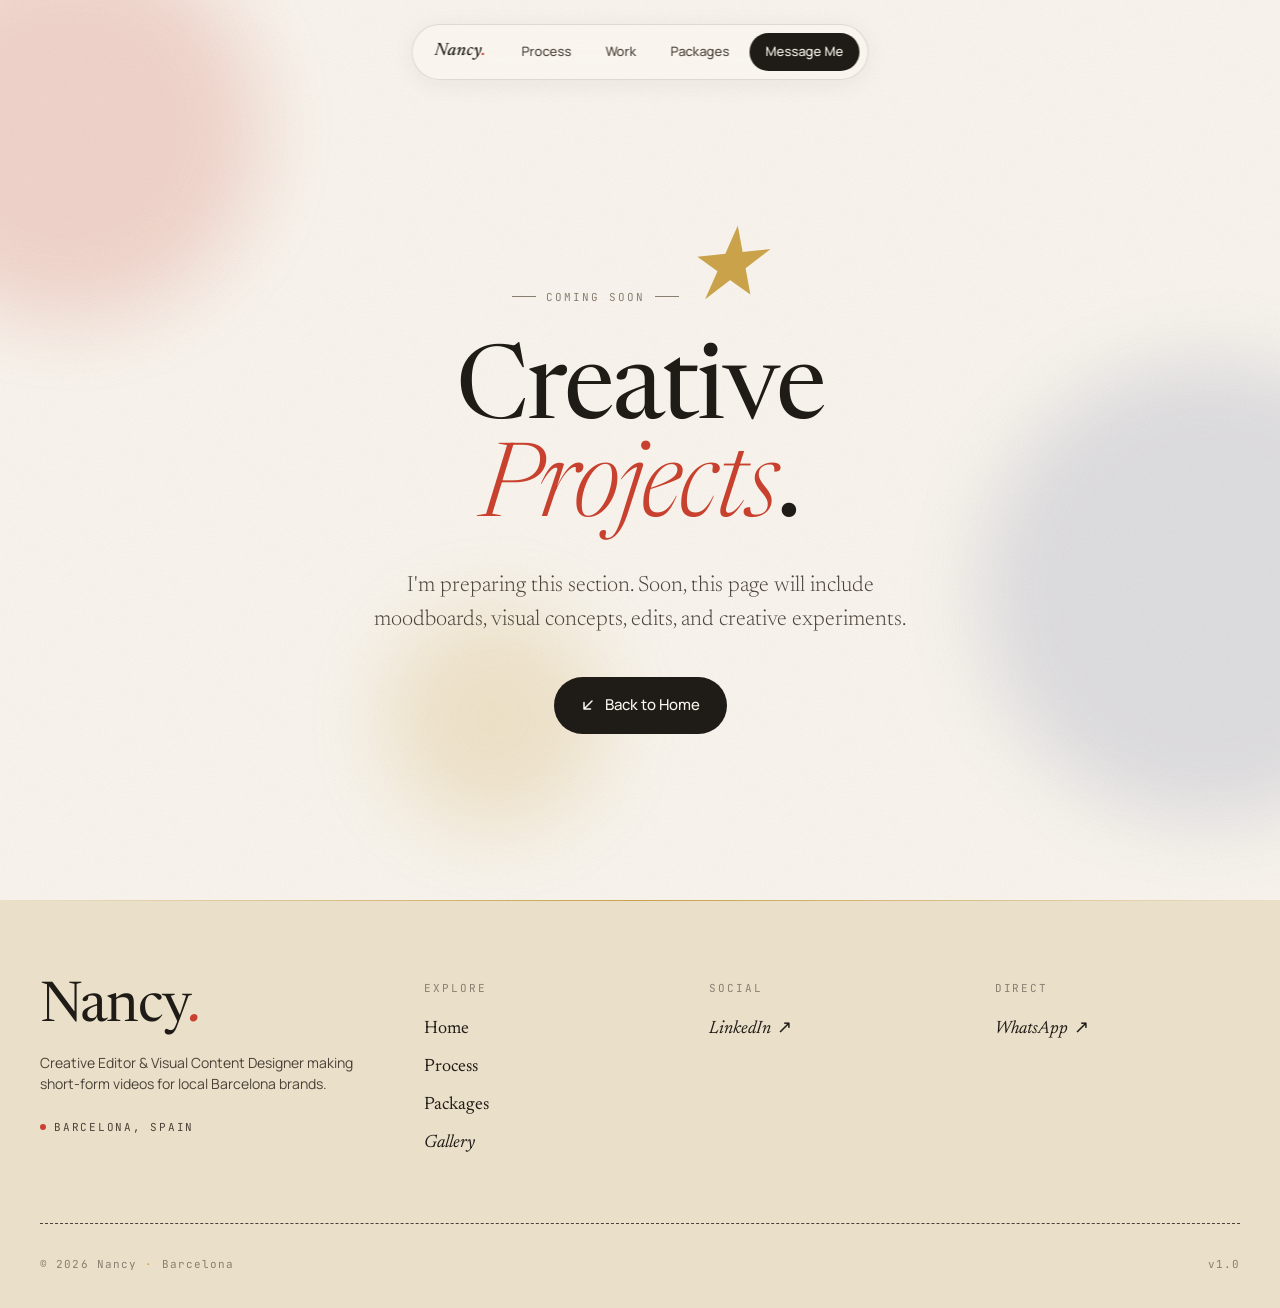
==== creative-projects.html @ 83172f07 "first" ====
<!DOCTYPE html>
<html lang="en">
<head>
<meta charset="UTF-8" />
<meta name="viewport" content="width=device-width, initial-scale=1.0, viewport-fit=cover" />
<meta name="theme-color" content="#FAF6EF" />
<title>Creative Projects — Nancy</title>
<meta name="description" content="Moodboards, visual concepts, edits, and creative experiments by Nancy. Coming soon." />
<link rel="preconnect" href="https://fonts.googleapis.com" />
<link rel="preconnect" href="https://fonts.gstatic.com" crossorigin />
<link href="https://fonts.googleapis.com/css2?family=Newsreader:ital,opsz,wght@0,6..72,300;0,6..72,400;0,6..72,500;0,6..72,600;1,6..72,300;1,6..72,400;1,6..72,500;1,6..72,600&family=Manrope:wght@300;400;500;600;700&family=JetBrains+Mono:wght@400;500&display=swap" rel="stylesheet" />
<link rel="stylesheet" href="assets/css/styles.css" />
</head>
<body>

<nav class="nav">
  <a class="nav-brand" href="index.html">Nancy<span class="dot">.</span></a>
  <a href="index.html#process">Process</a>
  <a href="index.html#work">Work</a>
  <a href="index.html#packages">Packages</a>
  <a href="https://wa.me/79687245070?text=Hi%20Nancy%2C%20I%20saw%20your%20portfolio%20and%20I'd%20like%20to%20know%20more%20about%20your%20creative%20services." target="_blank" rel="noopener" class="nav-cta">Message Me</a>
  <button class="nav-toggle" aria-label="Open menu">
    <svg viewBox="0 0 24 24" fill="none" stroke="currentColor" stroke-width="2" stroke-linecap="round"><path d="M3 6h18M3 12h18M3 18h18"/></svg>
  </button>
</nav>

<div class="mobile-menu" aria-hidden="true">
  <a href="index.html">Home</a>
  <a href="index.html#process">Process</a>
  <a href="index.html#packages">Packages</a>
  <a href="photography-gallery.html"><em>Gallery</em></a>
  <a href="https://wa.me/79687245070?text=Hi%20Nancy%2C%20I%20saw%20your%20portfolio%20and%20I'd%20like%20to%20know%20more%20about%20your%20creative%20services." target="_blank" rel="noopener" class="btn btn-primary">Message Me
    <svg class="arrow" viewBox="0 0 14 14" fill="none"><path d="M3 11L11 3M11 3H4.5M11 3V9.5" stroke="currentColor" stroke-width="1.5" stroke-linecap="round" stroke-linejoin="round"/></svg>
  </a>
</div>

<section class="coming">
  <div class="blob blob-red"></div>
  <div class="blob blob-blue"></div>
  <div class="blob blob-gold"></div>

  <div class="coming-card reveal">
    <div class="coming-eyebrow">Coming soon</div>
    <span class="coming-mark">★</span>
    <h1 class="display">Creative <em>Projects</em>.</h1>
    <p>I'm preparing this section. Soon, this page will include moodboards, visual concepts, edits, and creative experiments.</p>
    <a href="index.html" class="btn btn-primary">
      <svg class="arrow" viewBox="0 0 14 14" fill="none" style="transform: rotate(180deg);"><path d="M3 11L11 3M11 3H4.5M11 3V9.5" stroke="currentColor" stroke-width="1.5" stroke-linecap="round" stroke-linejoin="round"/></svg>
      Back to Home
    </a>
  </div>
</section>

<footer>
  <div class="wrap">
    <div class="foot-top">
      <div>
        <div class="foot-brand">Nancy<em>.</em></div>
        <p class="foot-role">Creative Editor &amp; Visual Content Designer making short-form videos for local Barcelona brands.</p>
        <span class="foot-loc">Barcelona, Spain</span>
      </div>

      <div class="foot-col">
        <h5>Explore</h5>
        <ul>
          <li><a href="index.html">Home</a></li>
          <li><a href="index.html#process">Process</a></li>
          <li><a href="index.html#packages">Packages</a></li>
          <li><a href="photography-gallery.html"><em>Gallery</em></a></li>
        </ul>
      </div>

      <div class="foot-col">
        <h5>Social</h5>
        <ul>
          <li><a href="https://www.linkedin.com/in/anastasia-zabotina-a32906292/" target="_blank" rel="noopener"><em>LinkedIn</em> ↗</a></li>
        </ul>
      </div>

      <div class="foot-col">
        <h5>Direct</h5>
        <ul>
          <li><a href="https://wa.me/79687245070?text=Hi%20Nancy%2C%20I%20saw%20your%20portfolio%20and%20I'd%20like%20to%20know%20more%20about%20your%20creative%20services." target="_blank" rel="noopener"><em>WhatsApp</em> ↗</a></li>
        </ul>
      </div>
    </div>

    <div class="foot-bottom">
      <span>© 2026 Nancy <span class="gold-dot">·</span> Barcelona</span>
      <span>v1.0</span>
    </div>
  </div>
</footer>

<script src="assets/js/main.js" defer></script>
</body>
</html>
---- assets/css/styles.css ----
:root {
  --cream:        #FAF6EF;
  --cream-2:      #F2EADB;
  --cream-3:      #EADFC8;
  --ink:          #1F1B16;
  --ink-soft:     #4A4239;
  --ink-mute:     #897F71;
  --line:         #1F1B1620;
  --red:          #C8412E;
  --red-deep:     #A33321;
  --blue:         #3A4E8A;
  --blue-deep:    #2A3A6E;
  --gold:         #C9A24A;
  --gold-soft:    #E2C988;
  --serif:        'Newsreader', Georgia, serif;
  --sans:         'Manrope', system-ui, sans-serif;
  --mono:         'JetBrains Mono', ui-monospace, monospace;
}

* { box-sizing: border-box; margin: 0; padding: 0; }

html { scroll-behavior: smooth; }

body {
  font-family: var(--sans);
  background: var(--cream);
  color: var(--ink);
  line-height: 1.5;
  font-weight: 400;
  -webkit-font-smoothing: antialiased;
  text-rendering: optimizeLegibility;
  overflow-x: hidden;
}

body::before {
  content: '';
  position: fixed;
  inset: 0;
  pointer-events: none;
  z-index: 1;
  background-image: url("data:image/svg+xml;utf8,<svg xmlns='http://www.w3.org/2000/svg' width='240' height='240'><filter id='n'><feTurbulence type='fractalNoise' baseFrequency='0.85' numOctaves='2' stitchTiles='stitch'/><feColorMatrix values='0 0 0 0 0.12 0 0 0 0 0.10 0 0 0 0 0.08 0 0 0 0.18 0'/></filter><rect width='100%25' height='100%25' filter='url(%23n)' opacity='0.6'/></svg>");
  opacity: 0.5;
  mix-blend-mode: multiply;
}

::selection { background: var(--red); color: var(--cream); }

img { display: block; max-width: 100%; height: auto; }

a { color: inherit; }

/* ---------- Typography ---------- */
.display {
  font-family: var(--serif);
  font-weight: 400;
  letter-spacing: -0.02em;
  line-height: 0.95;
}
.display em { font-style: italic; font-weight: 300; }
.eyebrow {
  font-family: var(--mono);
  font-size: 11px;
  letter-spacing: 0.18em;
  text-transform: uppercase;
  color: var(--ink-mute);
  font-weight: 400;
}

/* ---------- Layout ---------- */
.wrap {
  max-width: 1280px;
  margin: 0 auto;
  padding: 0 40px;
  position: relative;
  z-index: 2;
}
section { position: relative; z-index: 2; }

/* ---------- Nav ---------- */
.nav {
  position: fixed;
  top: 24px;
  left: 50%;
  transform: translateX(-50%);
  z-index: 100;
  display: flex;
  align-items: center;
  gap: 6px;
  padding: 8px 8px 8px 22px;
  background: rgba(250, 246, 239, 0.78);
  backdrop-filter: blur(14px);
  -webkit-backdrop-filter: blur(14px);
  border: 1px solid var(--line);
  border-radius: 999px;
  box-shadow: 0 4px 24px rgba(31, 27, 22, 0.06);
  max-width: calc(100vw - 32px);
}
.nav-brand {
  font-family: var(--serif);
  font-style: italic;
  font-size: 18px;
  font-weight: 500;
  margin-right: 16px;
  text-decoration: none;
  color: var(--ink);
}
.nav-brand .dot { color: var(--red); }
.nav a:not(.nav-cta):not(.nav-brand) {
  font-size: 13px;
  color: var(--ink-soft);
  text-decoration: none;
  padding: 8px 14px;
  border-radius: 999px;
  transition: color .2s, background .2s;
  font-weight: 500;
}
.nav a:not(.nav-cta):not(.nav-brand):hover { color: var(--ink); background: var(--cream-2); }
.nav-cta {
  background: var(--ink);
  color: var(--cream);
  text-decoration: none;
  padding: 9px 16px;
  border-radius: 999px;
  font-size: 13px;
  font-weight: 500;
  transition: background .2s;
}
.nav-cta:hover { background: var(--red); }

.nav-toggle {
  display: none;
  background: var(--ink);
  border: none;
  color: var(--cream);
  width: 40px;
  height: 40px;
  border-radius: 50%;
  cursor: pointer;
  align-items: center;
  justify-content: center;
  padding: 0;
}
.nav-toggle svg { width: 18px; height: 18px; }

.mobile-menu {
  position: fixed;
  inset: 0;
  background: var(--cream);
  z-index: 99;
  display: none;
  flex-direction: column;
  align-items: center;
  justify-content: center;
  gap: 24px;
  padding: 80px 32px 40px;
  opacity: 0;
  pointer-events: none;
  transition: opacity .25s ease;
}
.mobile-menu.open { display: flex; opacity: 1; pointer-events: auto; }
.mobile-menu a {
  font-family: var(--serif);
  font-size: 32px;
  text-decoration: none;
  color: var(--ink);
  font-weight: 400;
}
.mobile-menu a em { color: var(--red); font-style: italic; }
.mobile-menu .btn { margin-top: 16px; }

/* ---------- Buttons ---------- */
.btn {
  display: inline-flex;
  align-items: center;
  gap: 10px;
  padding: 16px 26px;
  border-radius: 999px;
  font-family: var(--sans);
  font-weight: 500;
  font-size: 15px;
  text-decoration: none;
  transition: transform .25s ease, background .25s, box-shadow .25s, border-color .25s, color .25s;
  border: 1px solid transparent;
  cursor: pointer;
  white-space: nowrap;
  color: var(--ink);
}
.btn-primary {
  background: var(--ink);
  color: var(--cream);
}
.btn-primary:hover {
  background: var(--red);
  transform: translateY(-2px);
  box-shadow: 0 12px 30px rgba(200, 65, 46, 0.25);
}
.btn-secondary {
  background: transparent;
  color: var(--ink);
  border-color: var(--ink);
}
.btn-secondary:hover {
  background: var(--ink);
  color: var(--cream);
  transform: translateY(-2px);
}
.btn-wapp {
  background: #25D366;
  color: white;
}
.btn-wapp:hover {
  background: #1FB857;
  color: white;
  transform: translateY(-2px);
  box-shadow: 0 12px 30px rgba(37, 211, 102, 0.25);
}
.btn .arrow {
  width: 14px; height: 14px;
  transition: transform .25s;
}
.btn:hover .arrow { transform: translate(2px, -2px); }

/* ============================================================
   HERO
============================================================ */
.hero {
  padding: 140px 0 100px;
  position: relative;
  overflow: hidden;
}

.blob {
  position: absolute;
  border-radius: 50%;
  filter: blur(40px);
  opacity: 0.55;
  pointer-events: none;
  animation: drift 18s ease-in-out infinite;
}
.blob-red {
  width: 380px; height: 380px;
  background: var(--red);
  top: -60px; left: -120px;
  opacity: 0.18;
}
.blob-blue {
  width: 460px; height: 460px;
  background: var(--blue);
  top: 40%; right: -160px;
  opacity: 0.14;
  animation-delay: -6s;
}
.blob-gold {
  width: 220px; height: 220px;
  background: var(--gold);
  bottom: 8%; left: 30%;
  opacity: 0.22;
  animation-delay: -12s;
}
@keyframes drift {
  0%, 100%   { transform: translate(0, 0) scale(1); }
  33%        { transform: translate(30px, -20px) scale(1.06); }
  66%        { transform: translate(-20px, 25px) scale(0.96); }
}

.hero-grid {
  display: grid;
  grid-template-columns: 1.15fr 1fr;
  gap: 80px;
  align-items: center;
  position: relative;
}

.hero-meta {
  display: flex;
  flex-wrap: wrap;
  align-items: center;
  gap: 12px;
  margin-bottom: 32px;
}
.hero-meta .pill {
  display: inline-flex;
  align-items: center;
  gap: 8px;
  padding: 7px 14px;
  border: 1px solid var(--line);
  border-radius: 999px;
  background: rgba(255,255,255,0.5);
  font-family: var(--mono);
  font-size: 11px;
  letter-spacing: 0.08em;
  color: var(--ink-soft);
}
.pulse {
  width: 7px; height: 7px;
  background: var(--red);
  border-radius: 50%;
  box-shadow: 0 0 0 0 var(--red);
  animation: pulse 2s infinite;
}
@keyframes pulse {
  0% { box-shadow: 0 0 0 0 rgba(200, 65, 46, 0.5); }
  70% { box-shadow: 0 0 0 12px rgba(200, 65, 46, 0); }
  100% { box-shadow: 0 0 0 0 rgba(200, 65, 46, 0); }
}

.hero-title {
  font-size: clamp(48px, 8vw, 116px);
  margin-bottom: 28px;
}
.hero-title .first {
  display: block;
  position: relative;
}
.hero-title .underline {
  position: absolute;
  bottom: -8px;
  left: 0;
  width: 100%;
  height: 14px;
  pointer-events: none;
}
.hero-title .second {
  display: block;
  font-style: italic;
  font-weight: 300;
  color: var(--red);
}

.hero-role {
  font-family: var(--mono);
  font-size: 12px;
  letter-spacing: 0.18em;
  text-transform: uppercase;
  color: var(--ink-soft);
  margin-bottom: 24px;
  display: flex;
  align-items: center;
  gap: 14px;
  flex-wrap: wrap;
}
.hero-role .sep {
  width: 28px; height: 1px;
  background: var(--ink-soft);
  display: inline-block;
}

.hero-intro {
  font-family: var(--serif);
  font-size: 22px;
  line-height: 1.45;
  color: var(--ink-soft);
  max-width: 520px;
  margin-bottom: 40px;
  font-weight: 300;
  text-wrap: pretty;
}
.hero-intro em { font-style: italic; color: var(--blue); }

.hero-ctas {
  display: flex;
  flex-wrap: wrap;
  gap: 14px;
  margin-bottom: 56px;
}

.hero-mini {
  display: flex;
  gap: 40px;
  padding-top: 28px;
  border-top: 1px solid var(--line);
  max-width: 520px;
  flex-wrap: wrap;
}
.hero-mini .item .label {
  font-family: var(--mono);
  font-size: 10px;
  letter-spacing: 0.16em;
  text-transform: uppercase;
  color: var(--ink-mute);
  margin-bottom: 6px;
}
.hero-mini .item .value {
  font-family: var(--serif);
  font-size: 18px;
  font-style: italic;
  color: var(--ink);
}

/* Hero portrait */
.hero-portrait {
  position: relative;
  aspect-ratio: 4 / 5;
  width: 100%;
  max-width: 480px;
  justify-self: center;
}
.portrait-frame {
  position: absolute;
  inset: 0;
  border-radius: 220px 220px 28px 28px;
  overflow: hidden;
  background: linear-gradient(135deg, var(--cream-3) 0%, var(--cream-2) 100%);
  box-shadow:
    0 30px 60px -20px rgba(31, 27, 22, 0.25),
    0 12px 24px -12px rgba(31, 27, 22, 0.15);
  transform: rotate(-2deg);
}
.portrait-frame img {
  width: 100%;
  height: 100%;
  object-fit: cover;
  display: block;
}
.portrait-frame::after {
  content: '';
  position: absolute;
  inset: 0;
  background:
    repeating-linear-gradient(
      135deg,
      transparent 0,
      transparent 16px,
      rgba(31, 27, 22, 0.04) 16px,
      rgba(31, 27, 22, 0.04) 17px
    );
  pointer-events: none;
}

/* Floating tag/sticker */
.sticker {
  position: absolute;
  z-index: 4;
  background: var(--cream);
  border: 1px solid var(--line);
  border-radius: 999px;
  padding: 10px 16px 10px 12px;
  display: inline-flex;
  align-items: center;
  gap: 10px;
  font-family: var(--mono);
  font-size: 11px;
  letter-spacing: 0.1em;
  text-transform: uppercase;
  color: var(--ink-soft);
  box-shadow: 0 8px 24px rgba(31, 27, 22, 0.08);
  animation: float 5s ease-in-out infinite;
}
.sticker-1 {
  top: 8%; left: -6%;
  transform: rotate(-6deg);
}
.sticker-2 {
  bottom: 14%; right: -8%;
  transform: rotate(4deg);
  animation-delay: -2.5s;
}
.sticker .dot-red { width: 8px; height: 8px; background: var(--red); border-radius: 50%; }
.sticker .dot-blue { width: 8px; height: 8px; background: var(--blue); border-radius: 50%; }
@keyframes float {
  0%, 100% { transform: rotate(-6deg) translateY(0); }
  50% { transform: rotate(-6deg) translateY(-8px); }
}
.sticker-2 { animation-name: float2; }
@keyframes float2 {
  0%, 100% { transform: rotate(4deg) translateY(0); }
  50% { transform: rotate(4deg) translateY(-8px); }
}

/* Marquee under hero */
.marquee {
  margin-top: 80px;
  padding: 18px 0;
  border-top: 1px solid var(--line);
  border-bottom: 1px solid var(--line);
  overflow: hidden;
  position: relative;
}
.marquee-track {
  display: flex;
  gap: 56px;
  width: max-content;
  animation: scroll 40s linear infinite;
  font-family: var(--serif);
  font-style: italic;
  font-size: 22px;
  color: var(--ink-soft);
  white-space: nowrap;
}
.marquee-track span { display: flex; align-items: center; gap: 56px; }
.marquee-track svg { flex: none; }
@keyframes scroll {
  0% { transform: translateX(0); }
  100% { transform: translateX(-50%); }
}

/* ============================================================
   TRUST / STATS
============================================================ */
.trust {
  padding: 120px 0;
  position: relative;
}

.trust-grid {
  display: grid;
  grid-template-columns: 1fr 1.2fr;
  gap: 80px;
  align-items: start;
}

.trust-left .eyebrow { margin-bottom: 24px; }
.trust-left h2 {
  font-size: clamp(36px, 4.5vw, 64px);
  margin-bottom: 28px;
}
.trust-left p {
  font-size: 17px;
  line-height: 1.65;
  color: var(--ink-soft);
  max-width: 460px;
  text-wrap: pretty;
}
.trust-left p em {
  font-family: var(--serif);
  font-style: italic;
  color: var(--ink);
  font-size: 19px;
}

.stat-grid {
  display: grid;
  grid-template-columns: 1fr 1fr;
  gap: 16px;
}
.stat-grid .stat:first-child { grid-column: span 2; }
.stat {
  background: var(--cream);
  border: 1px solid var(--line);
  border-radius: 24px;
  padding: 32px;
  position: relative;
  overflow: hidden;
  transition: transform .3s, box-shadow .3s;
}
.stat:hover {
  transform: translateY(-4px);
  box-shadow: 0 18px 40px -20px rgba(31, 27, 22, 0.18);
}
.stat:nth-child(1) { background: linear-gradient(160deg, var(--cream) 60%, rgba(200, 65, 46, 0.1) 100%); }
.stat:nth-child(2) { background: linear-gradient(160deg, var(--cream) 60%, rgba(58, 78, 138, 0.1) 100%); }
.stat:nth-child(3) { background: linear-gradient(160deg, var(--cream) 60%, rgba(201, 162, 74, 0.16) 100%); }

.stat .num {
  font-family: var(--serif);
  font-size: 56px;
  font-weight: 400;
  line-height: 1;
  margin-bottom: 16px;
  letter-spacing: -0.02em;
}
.stat:nth-child(1) .num { color: var(--red); }
.stat:nth-child(2) .num { color: var(--blue); }
.stat:nth-child(3) .num { color: var(--gold); }
.stat .num em { font-style: italic; font-weight: 300; }
.stat .label {
  font-size: 14px;
  color: var(--ink-soft);
  line-height: 1.4;
  font-weight: 500;
}
.stat .corner {
  position: absolute;
  top: 22px;
  right: 22px;
  font-family: var(--mono);
  font-size: 10px;
  color: var(--ink-mute);
  letter-spacing: 0.1em;
}

/* ============================================================
   ROADMAP
============================================================ */
.roadmap {
  padding: 120px 0;
  background: var(--cream-2);
  position: relative;
  overflow: hidden;
}
.roadmap::before {
  content: '';
  position: absolute;
  top: -200px; right: -200px;
  width: 500px; height: 500px;
  background: radial-gradient(circle, rgba(58, 78, 138, 0.08), transparent 70%);
}
.roadmap::after {
  content: '';
  position: absolute;
  bottom: -200px; left: -200px;
  width: 500px; height: 500px;
  background: radial-gradient(circle, rgba(200, 65, 46, 0.08), transparent 70%);
}

.section-head {
  text-align: center;
  max-width: 720px;
  margin: 0 auto 80px;
}
.section-head .eyebrow { margin-bottom: 20px; display: inline-flex; align-items: center; gap: 10px; }
.section-head .eyebrow::before {
  content: '';
  width: 24px; height: 1px;
  background: var(--ink-mute);
}
.section-head .eyebrow::after {
  content: '';
  width: 24px; height: 1px;
  background: var(--ink-mute);
}
.section-head h2 {
  font-size: clamp(36px, 5vw, 72px);
  margin-bottom: 20px;
}
.section-head p {
  font-size: 18px;
  color: var(--ink-soft);
  line-height: 1.5;
  text-wrap: pretty;
  font-family: var(--serif);
  font-style: italic;
  font-weight: 300;
}

.roadmap-track {
  display: grid;
  grid-template-columns: repeat(3, 1fr);
  gap: 24px;
  position: relative;
}

.road-step {
  background: var(--cream);
  border: 1px solid var(--line);
  border-radius: 28px;
  padding: 36px 32px 40px;
  position: relative;
  transition: transform .35s ease, box-shadow .35s;
}
.road-step:hover {
  transform: translateY(-6px);
  box-shadow: 0 24px 50px -24px rgba(31, 27, 22, 0.2);
}
.road-step .step-head {
  display: flex;
  align-items: center;
  justify-content: space-between;
  margin-bottom: 28px;
}
.step-num {
  width: 64px;
  height: 64px;
  border-radius: 50%;
  display: grid;
  place-items: center;
  font-family: var(--serif);
  font-size: 30px;
  font-style: italic;
  font-weight: 400;
  position: relative;
}
.road-step:nth-child(3) .step-num {
  background: rgba(200, 65, 46, 0.12);
  color: var(--red);
}
.road-step:nth-child(4) .step-num {
  background: rgba(58, 78, 138, 0.14);
  color: var(--blue);
}
.road-step:nth-child(5) .step-num {
  background: rgba(201, 162, 74, 0.2);
  color: var(--gold);
}
.step-num::after {
  content: '';
  position: absolute;
  inset: -4px;
  border-radius: 50%;
  border: 1px dashed currentColor;
  opacity: 0.4;
  animation: spin 24s linear infinite;
}
@keyframes spin { to { transform: rotate(360deg); } }

.step-icon {
  width: 28px;
  height: 28px;
  color: var(--ink-mute);
}

.road-step h3 {
  font-family: var(--serif);
  font-size: 28px;
  font-weight: 500;
  line-height: 1.15;
  margin-bottom: 14px;
  letter-spacing: -0.01em;
}
.road-step h3 em { font-style: italic; font-weight: 400; }
.road-step p {
  color: var(--ink-soft);
  font-size: 15px;
  line-height: 1.6;
  text-wrap: pretty;
}
.road-step .tag {
  display: inline-block;
  font-family: var(--mono);
  font-size: 10px;
  letter-spacing: 0.16em;
  text-transform: uppercase;
  color: var(--ink-mute);
  margin-top: 24px;
  padding-top: 18px;
  border-top: 1px dashed var(--line);
  width: 100%;
}

.road-connect {
  position: absolute;
  top: 70px;
  height: 2px;
  border-top: 2px dashed var(--ink-mute);
  opacity: 0.4;
  z-index: 0;
}
.road-connect.c1 { left: calc(33.33% - 12px); width: calc(33.33% + 24px); }
.road-connect.c2 { left: calc(66.66% - 12px); width: calc(33.33% + 24px); }

/* ============================================================
   CREATIVE SIDE
============================================================ */
.creative {
  padding: 120px 0;
  position: relative;
  overflow: hidden;
}

.creative-grid {
  display: grid;
  grid-template-columns: 1fr 1fr;
  gap: 28px;
}

.creative-card {
  position: relative;
  border-radius: 32px;
  overflow: hidden;
  aspect-ratio: 4/5;
  transition: transform .4s ease;
  cursor: pointer;
  text-decoration: none;
  color: inherit;
  display: block;
}
.creative-card:hover { transform: translateY(-8px); }
.creative-card .image {
  position: absolute;
  inset: 0;
  display: flex;
  align-items: center;
  justify-content: center;
  flex-direction: column;
  gap: 12px;
  transition: transform .8s ease;
}
.creative-card:hover .image { transform: scale(1.04); }

.card-photo {
  background:
    linear-gradient(135deg, rgba(200, 65, 46, 0.25), rgba(201, 162, 74, 0.2)),
    var(--cream-2);
}
.card-photo .image::before {
  content: '';
  position: absolute;
  inset: 0;
  background:
    repeating-linear-gradient(45deg, transparent 0, transparent 12px, rgba(31,27,22,0.04) 12px, rgba(31,27,22,0.04) 13px);
}

.card-projects {
  background:
    linear-gradient(135deg, rgba(58, 78, 138, 0.22), rgba(200, 65, 46, 0.12)),
    var(--cream-2);
}
.card-projects .image::before {
  content: '';
  position: absolute;
  inset: 0;
  background:
    repeating-linear-gradient(-45deg, transparent 0, transparent 12px, rgba(31,27,22,0.04) 12px, rgba(31,27,22,0.04) 13px);
}

.placeholder-icon {
  width: 72px;
  height: 72px;
  color: var(--ink-soft);
  opacity: 0.5;
  z-index: 2;
}
.placeholder-text {
  font-family: var(--mono);
  font-size: 11px;
  letter-spacing: 0.18em;
  text-transform: uppercase;
  color: var(--ink-soft);
  z-index: 2;
}

.creative-card .image .preview {
  position: absolute;
  inset: 0;
  width: 100%;
  height: 100%;
  object-fit: cover;
  z-index: 1;
}

.creative-card .overlay {
  position: absolute;
  inset: 0;
  padding: 36px;
  display: flex;
  flex-direction: column;
  justify-content: space-between;
  background: linear-gradient(to top, rgba(31, 27, 22, 0.78) 0%, rgba(31, 27, 22, 0.1) 50%, transparent 80%);
  color: var(--cream);
  z-index: 2;
}
.creative-card .badge {
  align-self: flex-start;
  background: var(--cream);
  color: var(--ink);
  padding: 8px 14px;
  border-radius: 999px;
  font-family: var(--mono);
  font-size: 10px;
  letter-spacing: 0.18em;
  text-transform: uppercase;
  font-weight: 500;
}
.creative-card .badge.gold {
  background: var(--gold);
  color: var(--ink);
}
.creative-card .meta {
  display: flex;
  align-items: flex-end;
  justify-content: space-between;
  gap: 24px;
}
.creative-card h3 {
  font-family: var(--serif);
  font-size: 36px;
  font-weight: 500;
  line-height: 1;
  margin-bottom: 12px;
  letter-spacing: -0.02em;
}
.creative-card h3 em { font-style: italic; }
.creative-card .desc {
  font-size: 14px;
  line-height: 1.5;
  opacity: 0.92;
  max-width: 320px;
  text-wrap: pretty;
}
.creative-card .view {
  flex: none;
  width: 56px;
  height: 56px;
  border-radius: 50%;
  background: var(--cream);
  color: var(--ink);
  display: grid;
  place-items: center;
  transition: transform .3s, background .3s;
}
.creative-card:hover .view {
  transform: rotate(-45deg) scale(1.05);
  background: var(--gold);
}
.creative-card .view svg { width: 18px; height: 18px; }
.creative-card .cta-button {
  display: inline-flex;
  align-items: center;
  gap: 8px;
  margin-top: 14px;
  padding: 10px 18px;
  background: var(--cream);
  color: var(--ink);
  border-radius: 999px;
  font-size: 13px;
  font-family: var(--sans);
  font-weight: 500;
  align-self: flex-start;
  transition: background .25s, color .25s, transform .25s;
}
.creative-card:hover .cta-button {
  background: var(--red);
  color: var(--cream);
}

/* ============================================================
   PACKAGES
============================================================ */
.packages {
  padding: 120px 0;
  background: var(--cream-2);
  position: relative;
  overflow: hidden;
}

.pkg-grid {
  display: grid;
  grid-template-columns: 1fr 1.08fr 1fr;
  gap: 20px;
  align-items: stretch;
  margin-bottom: 48px;
}

.pkg {
  background: var(--cream);
  border: 1px solid var(--line);
  border-radius: 28px;
  padding: 36px 32px 36px;
  display: flex;
  flex-direction: column;
  position: relative;
  transition: transform .3s, box-shadow .3s;
}
.pkg:hover {
  transform: translateY(-4px);
  box-shadow: 0 24px 50px -28px rgba(31, 27, 22, 0.2);
}

.pkg.featured {
  background: linear-gradient(180deg, #FFFBF1 0%, var(--cream) 100%);
  border: 1.5px solid var(--gold);
  box-shadow: 0 24px 60px -24px rgba(201, 162, 74, 0.4);
  transform: translateY(-12px);
}
.pkg.featured:hover {
  transform: translateY(-18px);
}

.pkg .pkg-tag {
  display: inline-flex;
  align-items: center;
  gap: 8px;
  align-self: flex-start;
  font-family: var(--mono);
  font-size: 10px;
  letter-spacing: 0.18em;
  text-transform: uppercase;
  color: var(--ink-mute);
  margin-bottom: 28px;
  padding: 7px 12px;
  border-radius: 999px;
  background: var(--cream-2);
}
.pkg.featured .pkg-tag {
  background: var(--gold);
  color: var(--ink);
  font-weight: 600;
}

.pkg h3 {
  font-family: var(--serif);
  font-size: 32px;
  font-weight: 500;
  margin-bottom: 6px;
  letter-spacing: -0.01em;
}
.pkg h3 em { font-style: italic; font-weight: 400; }

.pkg-pos {
  font-size: 14px;
  color: var(--ink-soft);
  line-height: 1.5;
  margin-bottom: 32px;
  text-wrap: pretty;
  min-height: 42px;
}

.pkg-price {
  display: flex;
  align-items: baseline;
  gap: 6px;
  padding-bottom: 24px;
  border-bottom: 1px solid var(--line);
  margin-bottom: 28px;
}
.pkg-price .currency {
  font-family: var(--serif);
  font-size: 28px;
  color: var(--ink-soft);
  font-weight: 300;
}
.pkg-price .amount {
  font-family: var(--serif);
  font-size: 64px;
  font-weight: 400;
  letter-spacing: -0.03em;
  line-height: 1;
  color: var(--ink);
}
.pkg.featured .pkg-price .amount { color: var(--gold); }
.pkg-price .per {
  font-size: 13px;
  color: var(--ink-mute);
  margin-left: 6px;
}

.pkg-list {
  list-style: none;
  margin-bottom: 32px;
  flex: 1;
}
.pkg-list li {
  display: flex;
  gap: 12px;
  align-items: flex-start;
  padding: 11px 0;
  font-size: 14px;
  color: var(--ink-soft);
  border-bottom: 1px dashed var(--line);
  line-height: 1.4;
}
.pkg-list li:last-child { border-bottom: 0; }
.pkg-list li::before {
  content: '';
  flex: none;
  margin-top: 6px;
  width: 6px; height: 6px;
  background: var(--ink);
  border-radius: 50%;
}
.pkg.featured .pkg-list li::before { background: var(--gold); }

.pkg .btn {
  width: 100%;
  justify-content: center;
}
.pkg:not(.featured) .btn {
  background: transparent;
  color: var(--ink);
  border-color: var(--ink);
}
.pkg:not(.featured) .btn:hover {
  background: var(--ink);
  color: var(--cream);
}
.pkg.featured .btn {
  background: var(--ink);
  color: var(--cream);
}
.pkg.featured .btn:hover {
  background: var(--gold);
  color: var(--ink);
}

/* free banner */
.free-banner {
  background: var(--ink);
  color: var(--cream);
  border-radius: 28px;
  padding: 36px 48px;
  display: flex;
  align-items: center;
  justify-content: space-between;
  gap: 32px;
  position: relative;
  overflow: hidden;
}
.free-banner::before {
  content: '';
  position: absolute;
  top: -80px; right: 100px;
  width: 220px; height: 220px;
  background: var(--red);
  border-radius: 50%;
  opacity: 0.4;
  filter: blur(40px);
}
.free-banner::after {
  content: '';
  position: absolute;
  bottom: -80px; left: 200px;
  width: 200px; height: 200px;
  background: var(--blue);
  border-radius: 50%;
  opacity: 0.4;
  filter: blur(40px);
}
.free-banner > * { position: relative; z-index: 1; }
.free-banner .free-text h4 {
  font-family: var(--serif);
  font-size: 36px;
  font-weight: 400;
  line-height: 1.1;
  margin-bottom: 8px;
  letter-spacing: -0.01em;
}
.free-banner .free-text h4 em {
  font-style: italic;
  color: var(--gold);
}
.free-banner .free-text p {
  font-size: 15px;
  opacity: 0.85;
  max-width: 460px;
  text-wrap: pretty;
}
.free-banner .free-mark {
  flex: none;
  font-family: var(--serif);
  font-style: italic;
  font-size: 80px;
  line-height: 1;
  color: var(--gold);
  transform: rotate(-8deg);
}

/* ============================================================
   FINAL CTA
============================================================ */
.final-cta {
  padding: 160px 0;
  text-align: center;
  position: relative;
  overflow: hidden;
}
.final-cta::before {
  content: '';
  position: absolute;
  top: 50%; left: 50%;
  transform: translate(-50%, -50%);
  width: 800px; height: 800px;
  max-width: 100vw;
  background:
    radial-gradient(circle at 30% 30%, rgba(200, 65, 46, 0.1), transparent 50%),
    radial-gradient(circle at 70% 70%, rgba(58, 78, 138, 0.1), transparent 50%);
  border-radius: 50%;
  z-index: 0;
}
.final-cta .wrap { z-index: 2; }

.final-cta h2 {
  font-size: clamp(40px, 7vw, 96px);
  margin-bottom: 28px;
  max-width: 900px;
  margin-left: auto;
  margin-right: auto;
}
.final-cta h2 em { font-style: italic; color: var(--red); font-weight: 300; }
.final-cta p {
  font-family: var(--serif);
  font-size: 22px;
  font-weight: 300;
  color: var(--ink-soft);
  max-width: 620px;
  margin: 0 auto 48px;
  line-height: 1.5;
  text-wrap: pretty;
}
.final-cta .ctas {
  display: flex;
  justify-content: center;
  gap: 14px;
  flex-wrap: wrap;
}

.signature {
  margin-top: 80px;
  font-family: var(--serif);
  font-style: italic;
  font-size: 32px;
  color: var(--red);
  transform: rotate(-4deg);
  display: inline-block;
}

/* ============================================================
   FOOTER
============================================================ */
footer {
  background: var(--cream-3);
  padding: 80px 0 36px;
  position: relative;
  overflow: hidden;
}
footer::before {
  content: '';
  position: absolute;
  top: 0; left: 0; right: 0;
  height: 1px;
  background: linear-gradient(90deg, transparent, var(--gold), transparent);
}
.foot-top {
  display: grid;
  grid-template-columns: 1.4fr 1fr 1fr 1fr;
  gap: 40px;
  padding-bottom: 56px;
  border-bottom: 1px dashed var(--ink-soft);
}
.foot-brand {
  font-family: var(--serif);
  font-size: 56px;
  font-weight: 400;
  line-height: 1;
  margin-bottom: 16px;
  letter-spacing: -0.02em;
}
.foot-brand em { font-style: italic; color: var(--red); }
.foot-role {
  font-size: 14px;
  color: var(--ink-soft);
  line-height: 1.5;
  max-width: 320px;
  margin-bottom: 18px;
}
.foot-loc {
  font-family: var(--mono);
  font-size: 11px;
  letter-spacing: 0.16em;
  text-transform: uppercase;
  color: var(--ink-soft);
  display: inline-flex;
  align-items: center;
  gap: 8px;
}
.foot-loc::before {
  content: '';
  width: 6px; height: 6px;
  background: var(--red);
  border-radius: 50%;
}

.foot-col h5 {
  font-family: var(--mono);
  font-size: 11px;
  letter-spacing: 0.18em;
  text-transform: uppercase;
  color: var(--ink-mute);
  margin-bottom: 18px;
  font-weight: 400;
}
.foot-col ul { list-style: none; }
.foot-col li { margin-bottom: 10px; }
.foot-col a {
  font-family: var(--serif);
  font-size: 18px;
  color: var(--ink);
  text-decoration: none;
  font-weight: 400;
  transition: color .2s, padding-left .2s;
  display: inline-flex;
  align-items: center;
  gap: 6px;
}
.foot-col a:hover { color: var(--red); padding-left: 4px; }
.foot-col a em { font-style: italic; }

.foot-bottom {
  padding-top: 32px;
  display: flex;
  justify-content: space-between;
  align-items: center;
  flex-wrap: wrap;
  gap: 16px;
}
.foot-bottom span {
  font-family: var(--mono);
  font-size: 11px;
  letter-spacing: 0.1em;
  color: var(--ink-mute);
}
.foot-bottom .gold-dot { color: var(--gold); }

/* ============================================================
   GALLERY PAGE
============================================================ */
.gallery-hero {
  padding: 160px 0 60px;
  position: relative;
  text-align: center;
  overflow: hidden;
}
.gallery-hero .eyebrow {
  display: inline-flex;
  align-items: center;
  gap: 10px;
  margin-bottom: 24px;
}
.gallery-hero .eyebrow::before,
.gallery-hero .eyebrow::after {
  content: '';
  width: 24px; height: 1px;
  background: var(--ink-mute);
}
.gallery-hero h1 {
  font-size: clamp(48px, 8vw, 120px);
  margin-bottom: 24px;
}
.gallery-hero h1 em { font-style: italic; color: var(--red); font-weight: 300; }
.gallery-hero p {
  font-family: var(--serif);
  font-size: clamp(18px, 2.2vw, 24px);
  font-style: italic;
  font-weight: 300;
  color: var(--ink-soft);
  max-width: 640px;
  margin: 0 auto 32px;
  line-height: 1.45;
  text-wrap: pretty;
}
.back-link {
  display: inline-flex;
  align-items: center;
  gap: 8px;
  font-family: var(--mono);
  font-size: 11px;
  letter-spacing: 0.18em;
  text-transform: uppercase;
  color: var(--ink-soft);
  text-decoration: none;
  transition: color .2s, gap .2s;
}
.back-link:hover {
  color: var(--red);
  gap: 12px;
}
.back-link svg { width: 14px; height: 14px; }

.gallery-feature {
  padding: 40px 0;
  display: grid;
  grid-template-columns: 1.6fr 1fr;
  grid-template-rows: 1fr 1fr;
  gap: 24px;
  height: 760px;
}
.gallery-feature .gf {
  border-radius: 24px;
  overflow: hidden;
  position: relative;
  background: var(--cream-2);
  cursor: pointer;
}
.gallery-feature .gf img {
  width: 100%;
  height: 100%;
  object-fit: cover;
  transition: transform .8s ease, filter .4s;
}
.gallery-feature .gf:hover img {
  transform: scale(1.04);
}
.gallery-feature .gf::after {
  content: '';
  position: absolute;
  inset: 0;
  background: linear-gradient(180deg, transparent 60%, rgba(31, 27, 22, 0.18));
  opacity: 0;
  transition: opacity .3s;
}
.gallery-feature .gf:hover::after { opacity: 1; }
.gallery-feature .gf-1 { grid-row: span 2; }

.gallery-section {
  padding: 60px 0 40px;
}
.gallery-section .section-tag {
  font-family: var(--mono);
  font-size: 11px;
  letter-spacing: 0.18em;
  text-transform: uppercase;
  color: var(--ink-mute);
  display: inline-flex;
  align-items: center;
  gap: 10px;
  margin-bottom: 32px;
}
.gallery-section .section-tag::before {
  content: '';
  width: 24px; height: 1px;
  background: var(--ink-mute);
}

.masonry {
  column-count: 3;
  column-gap: 24px;
}
.masonry .ph {
  break-inside: avoid;
  margin-bottom: 24px;
  border-radius: 20px;
  overflow: hidden;
  background: var(--cream-2);
  position: relative;
  cursor: pointer;
  box-shadow: 0 8px 24px -16px rgba(31, 27, 22, 0.15);
  transition: transform .35s ease, box-shadow .35s;
}
.masonry .ph:hover {
  transform: translateY(-4px);
  box-shadow: 0 18px 36px -18px rgba(31, 27, 22, 0.28);
}
.masonry .ph img {
  width: 100%;
  height: auto;
  display: block;
  transition: transform .8s ease;
}
.masonry .ph:hover img { transform: scale(1.05); }
.masonry .ph::after {
  content: '';
  position: absolute;
  inset: 0;
  background: linear-gradient(180deg, transparent 60%, rgba(31, 27, 22, 0.25));
  opacity: 0;
  transition: opacity .3s;
  pointer-events: none;
}
.masonry .ph:hover::after { opacity: 1; }

.gallery-cta {
  padding: 120px 0 140px;
  text-align: center;
  position: relative;
}
.gallery-cta h2 {
  font-size: clamp(36px, 5.5vw, 72px);
  margin-bottom: 28px;
  max-width: 760px;
  margin-left: auto;
  margin-right: auto;
}
.gallery-cta h2 em { font-style: italic; color: var(--red); font-weight: 300; }

/* Lightbox */
.lightbox {
  position: fixed;
  inset: 0;
  background: rgba(15, 13, 10, 0.92);
  display: none;
  align-items: center;
  justify-content: center;
  z-index: 1000;
  opacity: 0;
  transition: opacity .25s ease;
  padding: 24px;
}
.lightbox.open { display: flex; opacity: 1; }
.lightbox img {
  max-width: min(94vw, 1200px);
  max-height: 88vh;
  border-radius: 14px;
  box-shadow: 0 30px 80px -10px rgba(0,0,0,0.6);
  object-fit: contain;
}
.lightbox-close,
.lightbox-prev,
.lightbox-next {
  position: absolute;
  background: rgba(250, 246, 239, 0.95);
  border: none;
  color: var(--ink);
  width: 50px;
  height: 50px;
  border-radius: 50%;
  cursor: pointer;
  display: flex;
  align-items: center;
  justify-content: center;
  transition: background .2s, transform .2s;
}
.lightbox-close:hover,
.lightbox-prev:hover,
.lightbox-next:hover {
  background: var(--gold);
  transform: scale(1.05);
}
.lightbox-close { top: 24px; right: 24px; }
.lightbox-prev { left: 24px; top: 50%; transform: translateY(-50%); }
.lightbox-next { right: 24px; top: 50%; transform: translateY(-50%); }
.lightbox-prev:hover, .lightbox-next:hover { transform: translateY(-50%) scale(1.05); }
.lightbox-counter {
  position: absolute;
  bottom: 24px;
  left: 50%;
  transform: translateX(-50%);
  color: var(--cream);
  font-family: var(--mono);
  font-size: 12px;
  letter-spacing: 0.18em;
  background: rgba(31, 27, 22, 0.6);
  padding: 8px 16px;
  border-radius: 999px;
}
.lightbox svg { width: 20px; height: 20px; }

/* ============================================================
   COMING SOON PAGE
============================================================ */
.coming {
  min-height: 100vh;
  display: flex;
  align-items: center;
  justify-content: center;
  padding: 140px 0 80px;
  position: relative;
  text-align: center;
  overflow: hidden;
}
.coming-card {
  max-width: 720px;
  margin: 0 auto;
  padding: 0 24px;
  position: relative;
  z-index: 2;
}
.coming-eyebrow {
  display: inline-flex;
  align-items: center;
  gap: 10px;
  margin-bottom: 24px;
  font-family: var(--mono);
  font-size: 11px;
  letter-spacing: 0.18em;
  text-transform: uppercase;
  color: var(--ink-mute);
}
.coming-eyebrow::before,
.coming-eyebrow::after {
  content: '';
  width: 24px; height: 1px;
  background: var(--ink-mute);
}
.coming h1 {
  font-size: clamp(48px, 8vw, 110px);
  margin-bottom: 28px;
}
.coming h1 em { font-style: italic; color: var(--red); font-weight: 300; }
.coming p {
  font-family: var(--serif);
  font-size: clamp(18px, 2.2vw, 22px);
  font-weight: 300;
  color: var(--ink-soft);
  margin: 0 auto 40px;
  max-width: 560px;
  line-height: 1.55;
  text-wrap: pretty;
}
.coming-mark {
  font-family: var(--serif);
  font-style: italic;
  font-size: 96px;
  color: var(--gold);
  line-height: 1;
  margin-bottom: 24px;
  display: inline-block;
  transform: rotate(-6deg);
}

/* ============================================================
   Reveal animation
============================================================ */
.reveal {
  opacity: 0;
  transform: translateY(30px);
  transition: opacity .9s ease, transform .9s ease;
}
.reveal.in {
  opacity: 1;
  transform: translateY(0);
}

/* ============================================================
   Responsive
============================================================ */
@media (max-width: 980px) {
  .nav { gap: 0; padding: 6px 6px 6px 14px; }
  .nav a:not(.nav-cta):not(.nav-brand) { display: none; }
  .nav-toggle { display: inline-flex; }
  .nav-cta { display: none; }
  .nav-brand { margin-right: 6px; padding-left: 0; font-size: 16px; }
  .hero { padding: 120px 0 60px; }
  .hero-grid { grid-template-columns: 1fr; gap: 60px; }
  .hero-portrait { max-width: 360px; margin: 0 auto; order: -1; }
  .trust-grid { grid-template-columns: 1fr; gap: 48px; }
  .roadmap-track { grid-template-columns: 1fr; }
  .road-connect { display: none; }
  .creative-grid { grid-template-columns: 1fr; }
  .pkg-grid { grid-template-columns: 1fr; }
  .pkg.featured { transform: none; }
  .pkg.featured:hover { transform: translateY(-4px); }
  .free-banner { flex-direction: column; text-align: center; padding: 32px 24px; }
  .free-banner .free-mark { font-size: 60px; }
  .foot-top { grid-template-columns: 1fr 1fr; }
  .wrap { padding: 0 24px; }
  .stat-grid { grid-template-columns: 1fr; }
  .stat-grid .stat:first-child { grid-column: span 1; }
  .sticker-1, .sticker-2 { display: none; }
  .gallery-feature {
    grid-template-columns: 1fr;
    grid-template-rows: auto;
    height: auto;
  }
  .gallery-feature .gf { height: 320px; }
  .gallery-feature .gf-1 { grid-row: auto; height: 460px; }
  .masonry { column-count: 2; column-gap: 16px; }
  .masonry .ph { margin-bottom: 16px; border-radius: 16px; }
  .trust { padding: 80px 0; }
  .roadmap, .creative, .packages { padding: 80px 0; }
  .final-cta { padding: 100px 0; }
  .hero-mini { gap: 24px; }
  .hero-mini .item { flex: 1 1 30%; min-width: 0; }
}

@media (max-width: 560px) {
  .foot-top { grid-template-columns: 1fr; }
  .foot-brand { font-size: 44px; }
  .stat .num { font-size: 44px; }
  .creative-card h3 { font-size: 28px; }
  .pkg-price .amount { font-size: 52px; }
  .masonry { column-count: 1; }
  .free-banner .free-text h4 { font-size: 28px; }
  .free-banner { padding: 28px 20px; }
  .creative-card .overlay { padding: 24px; }
  .road-step { padding: 28px 24px 32px; }
  .pkg { padding: 28px 24px; }
  .gallery-feature .gf { height: 260px; }
  .gallery-feature .gf-1 { height: 360px; }
  .hero { padding: 110px 0 40px; }
  .hero-meta { gap: 8px; }
  .hero-meta .pill { font-size: 10px; padding: 6px 10px; }
  .signature { font-size: 24px; margin-top: 56px; }
  .lightbox-prev { left: 12px; }
  .lightbox-next { right: 12px; }
  .lightbox-close { top: 12px; right: 12px; }
}
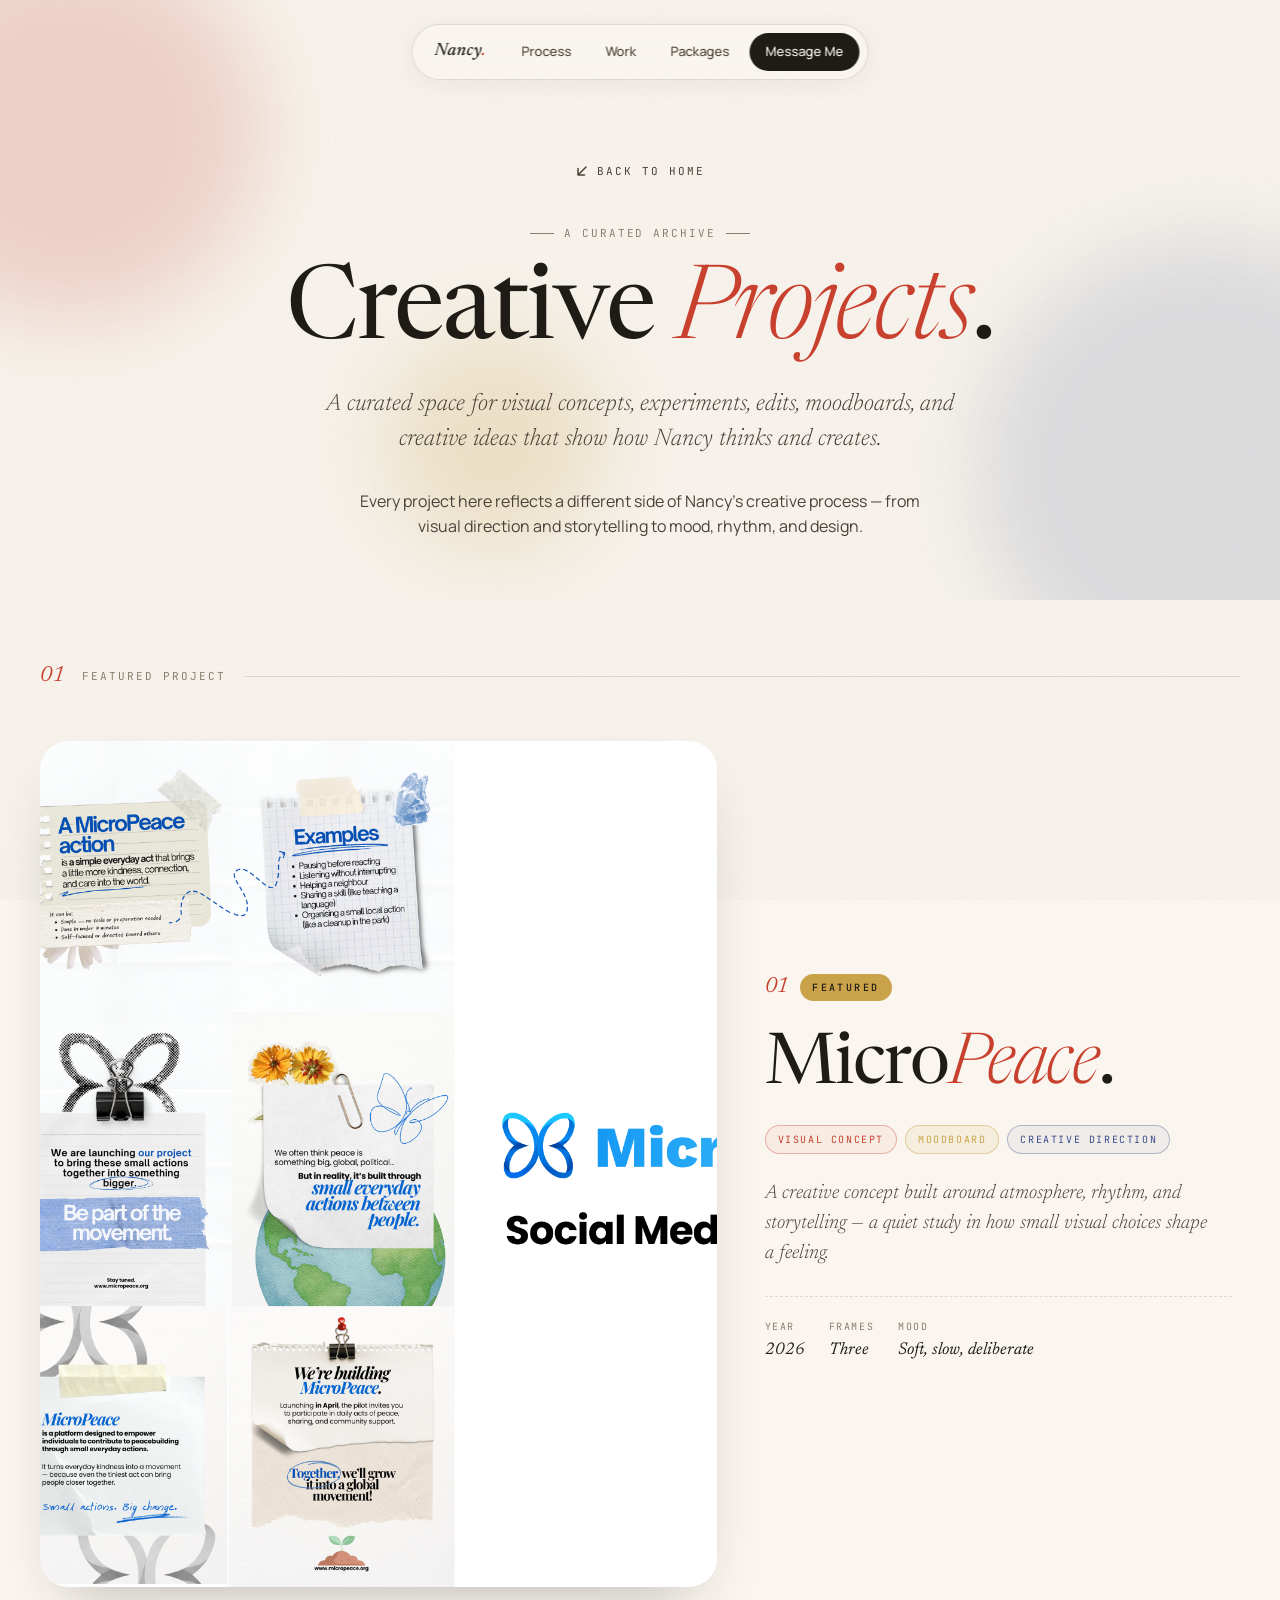
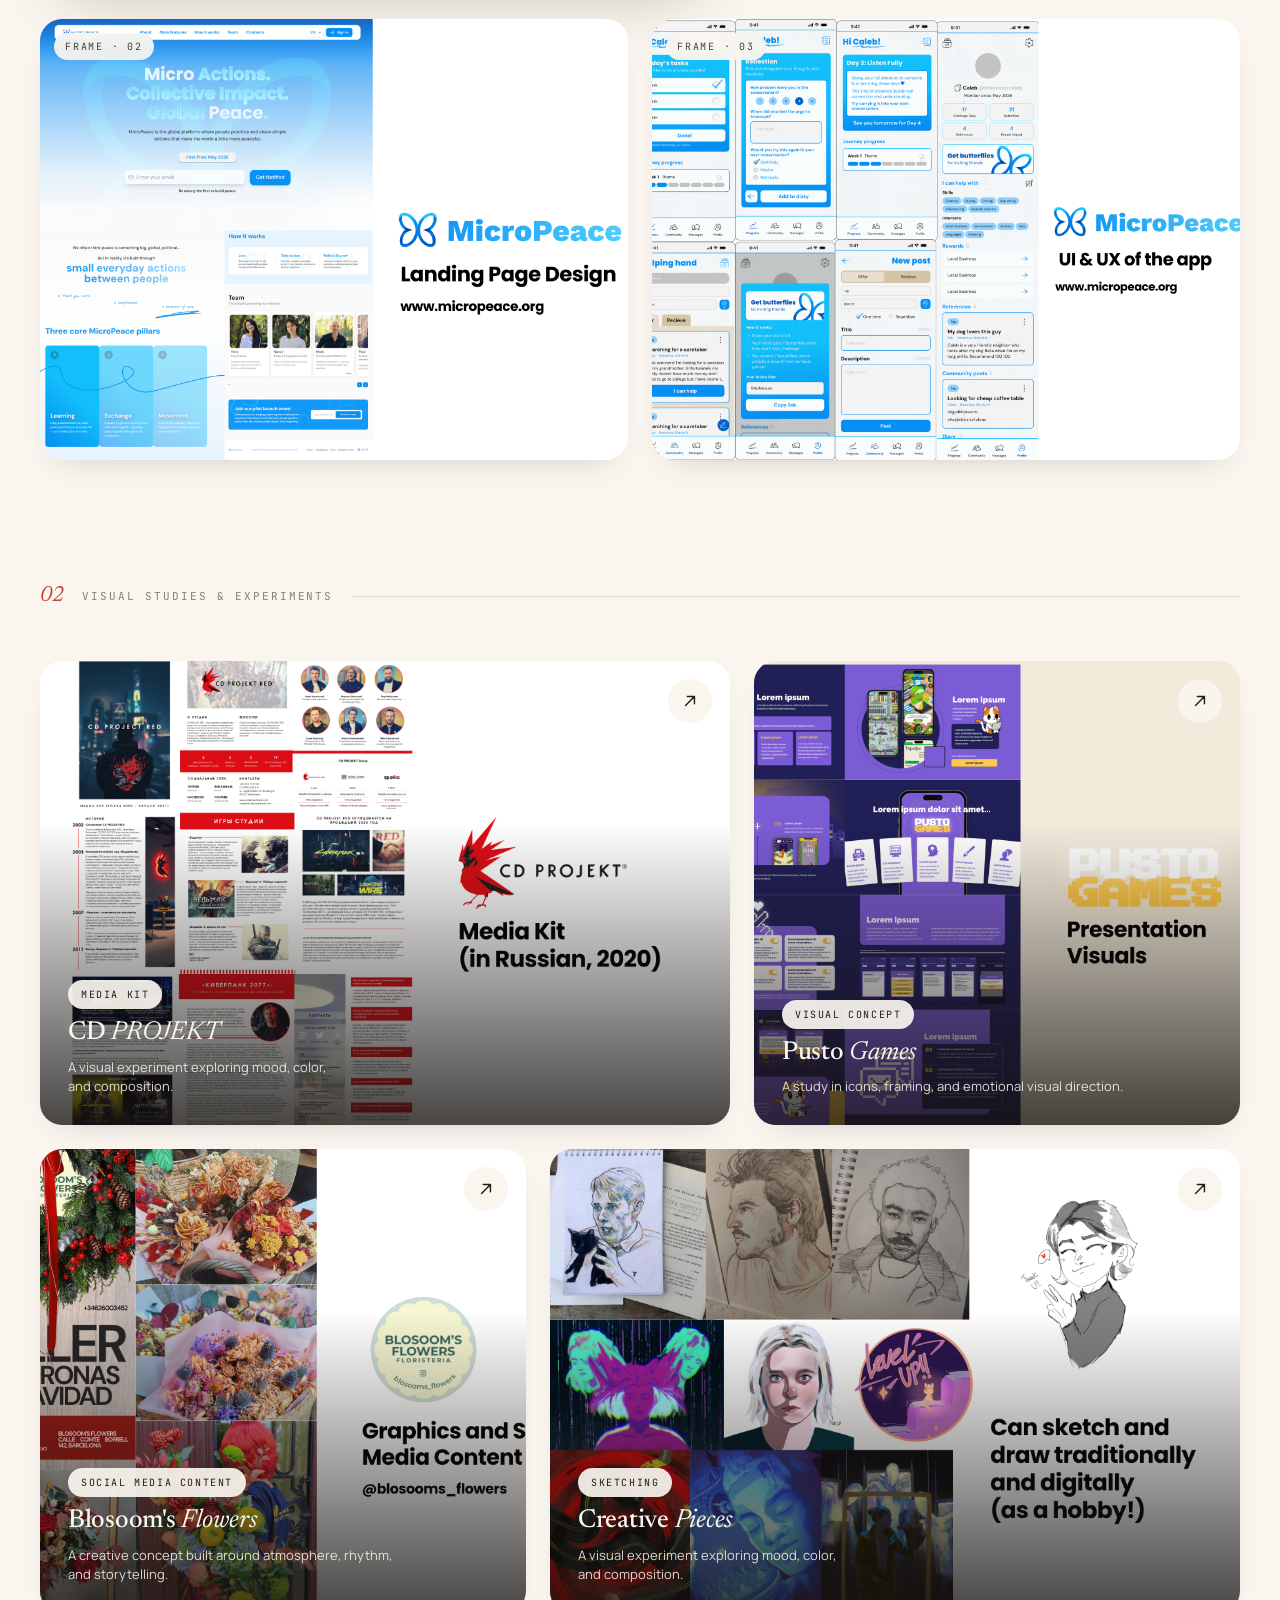
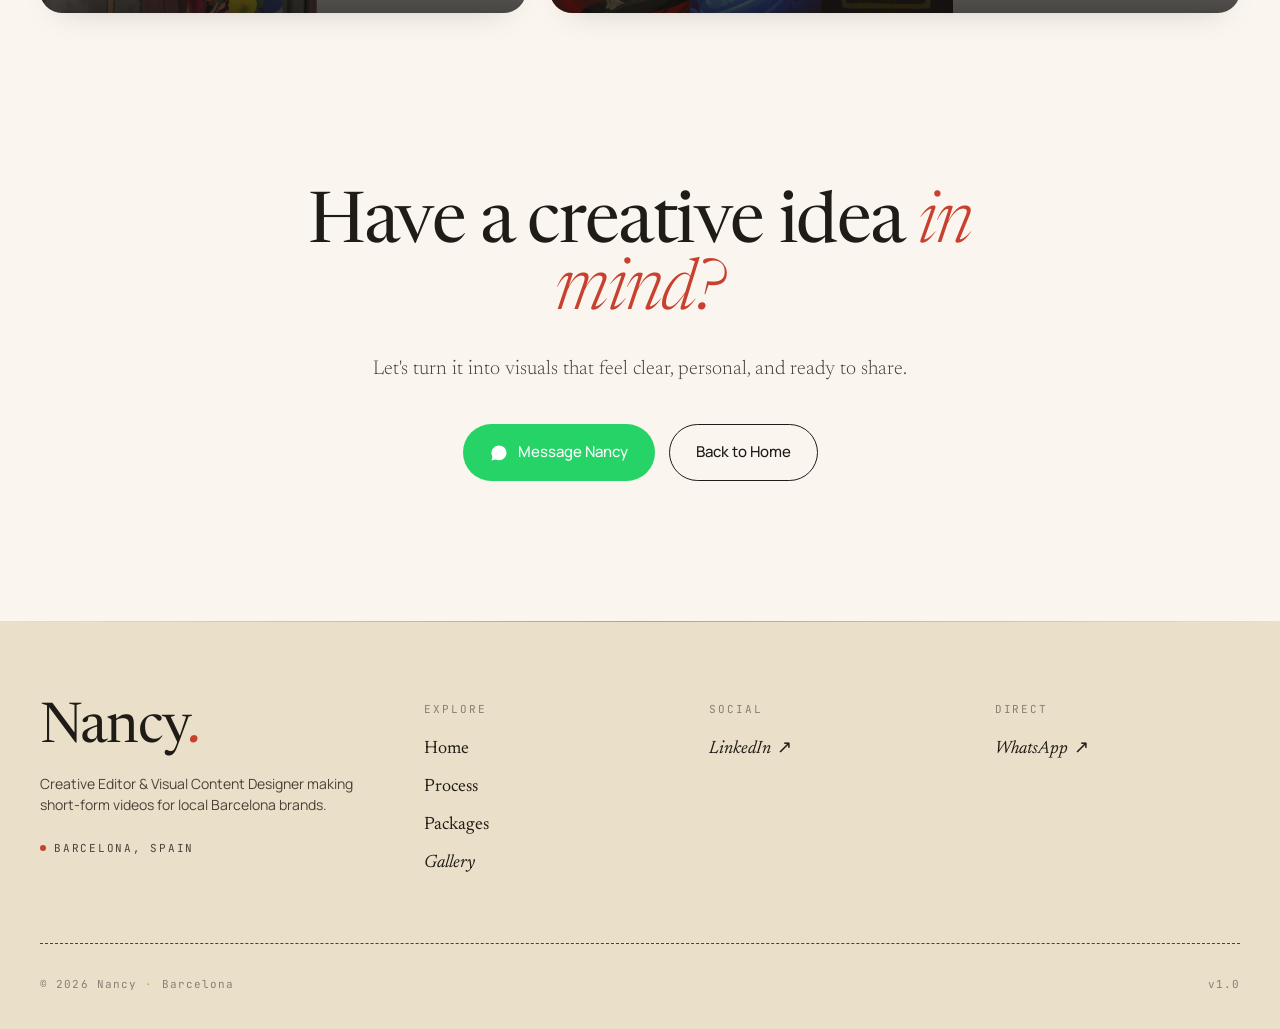
==== commit 407b4b2f: "Add MicroPeace project assets and update creative projects page Co-Authored-By: Claude Opus 4.7 <nor" ====
--- a/creative-projects.html
+++ b/creative-projects.html
@@ -1,97 +1,304 @@
 <!DOCTYPE html>
 <html lang="en">
+
 <head>
-<meta charset="UTF-8" />
-<meta name="viewport" content="width=device-width, initial-scale=1.0, viewport-fit=cover" />
-<meta name="theme-color" content="#FAF6EF" />
-<title>Creative Projects — Nancy</title>
-<meta name="description" content="Moodboards, visual concepts, edits, and creative experiments by Nancy. Coming soon." />
-<link rel="preconnect" href="https://fonts.googleapis.com" />
-<link rel="preconnect" href="https://fonts.gstatic.com" crossorigin />
-<link href="https://fonts.googleapis.com/css2?family=Newsreader:ital,opsz,wght@0,6..72,300;0,6..72,400;0,6..72,500;0,6..72,600;1,6..72,300;1,6..72,400;1,6..72,500;1,6..72,600&family=Manrope:wght@300;400;500;600;700&family=JetBrains+Mono:wght@400;500&display=swap" rel="stylesheet" />
-<link rel="stylesheet" href="assets/css/styles.css" />
+  <meta charset="UTF-8" />
+  <meta name="viewport" content="width=device-width, initial-scale=1.0, viewport-fit=cover" />
+  <meta name="theme-color" content="#FAF6EF" />
+  <title>Creative Projects — Nancy</title>
+  <meta name="description"
+    content="A curated archive of visual concepts, experiments, edits, and moodboards by Nancy — a creative editor and visual content designer in Barcelona." />
+  <link rel="preconnect" href="https://fonts.googleapis.com" />
+  <link rel="preconnect" href="https://fonts.gstatic.com" crossorigin />
+  <link
+    href="https://fonts.googleapis.com/css2?family=Newsreader:ital,opsz,wght@0,6..72,300;0,6..72,400;0,6..72,500;0,6..72,600;1,6..72,300;1,6..72,400;1,6..72,500;1,6..72,600&family=Manrope:wght@300;400;500;600;700&family=JetBrains+Mono:wght@400;500&display=swap"
+    rel="stylesheet" />
+  <link rel="stylesheet" href="assets/css/styles.css" />
 </head>
+
 <body>
 
-<nav class="nav">
-  <a class="nav-brand" href="index.html">Nancy<span class="dot">.</span></a>
-  <a href="index.html#process">Process</a>
-  <a href="index.html#work">Work</a>
-  <a href="index.html#packages">Packages</a>
-  <a href="https://wa.me/79687245070?text=Hi%20Nancy%2C%20I%20saw%20your%20portfolio%20and%20I'd%20like%20to%20know%20more%20about%20your%20creative%20services." target="_blank" rel="noopener" class="nav-cta">Message Me</a>
-  <button class="nav-toggle" aria-label="Open menu">
-    <svg viewBox="0 0 24 24" fill="none" stroke="currentColor" stroke-width="2" stroke-linecap="round"><path d="M3 6h18M3 12h18M3 18h18"/></svg>
-  </button>
-</nav>
-
-<div class="mobile-menu" aria-hidden="true">
-  <a href="index.html">Home</a>
-  <a href="index.html#process">Process</a>
-  <a href="index.html#packages">Packages</a>
-  <a href="photography-gallery.html"><em>Gallery</em></a>
-  <a href="https://wa.me/79687245070?text=Hi%20Nancy%2C%20I%20saw%20your%20portfolio%20and%20I'd%20like%20to%20know%20more%20about%20your%20creative%20services." target="_blank" rel="noopener" class="btn btn-primary">Message Me
-    <svg class="arrow" viewBox="0 0 14 14" fill="none"><path d="M3 11L11 3M11 3H4.5M11 3V9.5" stroke="currentColor" stroke-width="1.5" stroke-linecap="round" stroke-linejoin="round"/></svg>
-  </a>
-</div>
-
-<section class="coming">
-  <div class="blob blob-red"></div>
-  <div class="blob blob-blue"></div>
-  <div class="blob blob-gold"></div>
-
-  <div class="coming-card reveal">
-    <div class="coming-eyebrow">Coming soon</div>
-    <span class="coming-mark">★</span>
-    <h1 class="display">Creative <em>Projects</em>.</h1>
-    <p>I'm preparing this section. Soon, this page will include moodboards, visual concepts, edits, and creative experiments.</p>
-    <a href="index.html" class="btn btn-primary">
-      <svg class="arrow" viewBox="0 0 14 14" fill="none" style="transform: rotate(180deg);"><path d="M3 11L11 3M11 3H4.5M11 3V9.5" stroke="currentColor" stroke-width="1.5" stroke-linecap="round" stroke-linejoin="round"/></svg>
-      Back to Home
+  <nav class="nav">
+    <a class="nav-brand" href="index.html">Nancy<span class="dot">.</span></a>
+    <a href="index.html#process">Process</a>
+    <a href="index.html#work">Work</a>
+    <a href="index.html#packages">Packages</a>
+    <a href="https://wa.me/79687245070?text=Hi%20Nancy%2C%20I%20saw%20your%20portfolio%20and%20I'd%20like%20to%20know%20more%20about%20your%20creative%20services."
+      target="_blank" rel="noopener" class="nav-cta">Message Me</a>
+    <button class="nav-toggle" aria-label="Open menu">
+      <svg viewBox="0 0 24 24" fill="none" stroke="currentColor" stroke-width="2" stroke-linecap="round">
+        <path d="M3 6h18M3 12h18M3 18h18" />
+      </svg>
+    </button>
+  </nav>
+
+  <div class="mobile-menu" aria-hidden="true">
+    <a href="index.html">Home</a>
+    <a href="index.html#process">Process</a>
+    <a href="index.html#packages">Packages</a>
+    <a href="photography-gallery.html"><em>Gallery</em></a>
+    <a href="https://wa.me/79687245070?text=Hi%20Nancy%2C%20I%20saw%20your%20portfolio%20and%20I'd%20like%20to%20know%20more%20about%20your%20creative%20services."
+      target="_blank" rel="noopener" class="btn btn-primary">Message Me
+      <svg class="arrow" viewBox="0 0 14 14" fill="none">
+        <path d="M3 11L11 3M11 3H4.5M11 3V9.5" stroke="currentColor" stroke-width="1.5" stroke-linecap="round"
+          stroke-linejoin="round" />
+      </svg>
     </a>
   </div>
-</section>
-
-<footer>
-  <div class="wrap">
-    <div class="foot-top">
-      <div>
-        <div class="foot-brand">Nancy<em>.</em></div>
-        <p class="foot-role">Creative Editor &amp; Visual Content Designer making short-form videos for local Barcelona brands.</p>
-        <span class="foot-loc">Barcelona, Spain</span>
-      </div>
-
-      <div class="foot-col">
-        <h5>Explore</h5>
-        <ul>
-          <li><a href="index.html">Home</a></li>
-          <li><a href="index.html#process">Process</a></li>
-          <li><a href="index.html#packages">Packages</a></li>
-          <li><a href="photography-gallery.html"><em>Gallery</em></a></li>
-        </ul>
-      </div>
-
-      <div class="foot-col">
-        <h5>Social</h5>
-        <ul>
-          <li><a href="https://www.linkedin.com/in/anastasia-zabotina-a32906292/" target="_blank" rel="noopener"><em>LinkedIn</em> ↗</a></li>
-        </ul>
-      </div>
-
-      <div class="foot-col">
-        <h5>Direct</h5>
-        <ul>
-          <li><a href="https://wa.me/79687245070?text=Hi%20Nancy%2C%20I%20saw%20your%20portfolio%20and%20I'd%20like%20to%20know%20more%20about%20your%20creative%20services." target="_blank" rel="noopener"><em>WhatsApp</em> ↗</a></li>
-        </ul>
-      </div>
-    </div>
-
-    <div class="foot-bottom">
-      <span>© 2026 Nancy <span class="gold-dot">·</span> Barcelona</span>
-      <span>v1.0</span>
-    </div>
+
+  <!-- HERO -->
+  <section class="gallery-hero">
+    <div class="blob blob-red"></div>
+    <div class="blob blob-blue"></div>
+    <div class="blob blob-gold"></div>
+
+    <div class="wrap">
+      <div class="reveal" style="margin-bottom: 32px;">
+        <a class="back-link" href="index.html">
+          <svg viewBox="0 0 14 14" fill="none">
+            <path d="M11 3L3 11M3 11H9.5M3 11V4.5" stroke="currentColor" stroke-width="1.5" stroke-linecap="round"
+              stroke-linejoin="round" />
+          </svg>
+          Back to home
+        </a>
+      </div>
+      <div class="reveal">
+        <div class="eyebrow">A curated archive</div>
+        <h1 class="display">Creative <em>Projects</em>.</h1>
+        <p>A curated space for visual concepts, experiments, edits, moodboards, and creative ideas that show how Nancy
+          thinks and creates.</p>
+        <p
+          style="font-family: var(--sans); font-style: normal; font-size: 16px; color: var(--ink-soft); max-width: 580px; margin: 24px auto 0; line-height: 1.6; font-weight: 400;">
+          Every project here reflects a different side of Nancy's creative process — from visual direction and
+          storytelling to mood, rhythm, and design.
+        </p>
+      </div>
+    </div>
+  </section>
+
+  <!-- FEATURED CASE STUDY: MICROPEACE -->
+  <section class="cp-section">
+    <div class="wrap">
+      <div class="cp-divider reveal">
+        <span class="index">01</span>
+        <span class="label">Featured project</span>
+        <span class="line"></span>
+      </div>
+
+      <div class="cp-featured reveal">
+        <div class="cp-feature-image" data-lightbox="Nancy/CreativeProjects/MicroPeace/1.png">
+          <img src="Nancy/CreativeProjects/MicroPeace/1.png" alt="MicroPeace — featured visual" loading="lazy" />
+        </div>
+
+        <div class="cp-feature-meta">
+          <div class="cp-counter">
+            <span class="num">01</span>
+            <span class="pill">Featured</span>
+          </div>
+          <h2>Micro<em>Peace</em>.</h2>
+          <div class="cp-tags">
+            <span class="cp-tag red">Visual Concept</span>
+            <span class="cp-tag gold">Moodboard</span>
+            <span class="cp-tag blue">Creative Direction</span>
+          </div>
+          <p class="cp-desc">A creative concept built around atmosphere, rhythm, and storytelling — a quiet study in how
+            small visual choices shape a feeling.</p>
+          <div class="cp-meta-line">
+            <div class="cp-meta-item">
+              <div class="k">Year</div>
+              <div class="v">2026</div>
+            </div>
+            <div class="cp-meta-item">
+              <div class="k">Frames</div>
+              <div class="v">Three</div>
+            </div>
+            <div class="cp-meta-item">
+              <div class="k">Mood</div>
+              <div class="v">Soft, slow, deliberate</div>
+            </div>
+          </div>
+        </div>
+      </div>
+
+      <div class="cp-support-grid reveal">
+        <div class="cp-support" data-lightbox="Nancy/CreativeProjects/MicroPeace/2.png">
+          <span class="cp-support-label">Frame · 02</span>
+          <img src="Nancy/CreativeProjects/MicroPeace/2.png" alt="MicroPeace — supporting frame" loading="lazy" />
+        </div>
+        <div class="cp-support" data-lightbox="Nancy/CreativeProjects/MicroPeace/3.png">
+          <span class="cp-support-label">Frame · 03</span>
+          <img src="Nancy/CreativeProjects/MicroPeace/3.png" alt="MicroPeace — supporting frame" loading="lazy" />
+        </div>
+      </div>
+    </div>
+  </section>
+
+  <!-- VISUAL STUDIES -->
+  <section class="cp-section">
+    <div class="wrap">
+      <div class="cp-divider reveal">
+        <span class="index">02</span>
+        <span class="label">Visual studies &amp; experiments</span>
+        <span class="line"></span>
+      </div>
+
+      <div class="cp-grid reveal">
+        <a class="cp-card size-a" data-lightbox="Nancy/CreativeProjects/4.png">
+          <img src="Nancy/CreativeProjects/4.png" alt="Creative Study 01" loading="lazy" />
+          <span class="cp-card-corner" aria-hidden="true">
+            <svg viewBox="0 0 18 18" fill="none">
+              <path d="M4 14L14 4M14 4H6M14 4V12" stroke="currentColor" stroke-width="1.6" stroke-linecap="round"
+                stroke-linejoin="round" />
+            </svg>
+          </span>
+          <div class="cp-card-overlay">
+            <span class="cp-tag">Media Kit</span>
+            <h3>CD <em>PROJEKT</em></h3>
+            <p class="cp-card-desc">A visual experiment exploring mood, color, and composition.</p>
+          </div>
+        </a>
+
+        <a class="cp-card size-b" data-lightbox="Nancy/CreativeProjects/5.png">
+          <img src="Nancy/CreativeProjects/5.png" alt="Visual Experiment 02" loading="lazy" />
+          <span class="cp-card-corner" aria-hidden="true">
+            <svg viewBox="0 0 18 18" fill="none">
+              <path d="M4 14L14 4M14 4H6M14 4V12" stroke="currentColor" stroke-width="1.6" stroke-linecap="round"
+                stroke-linejoin="round" />
+            </svg>
+          </span>
+          <div class="cp-card-overlay">
+            <span class="cp-tag">Visual Concept</span>
+            <h3>Pusto <em>Games</em></h3>
+            <p class="cp-card-desc">A study in icons, framing, and emotional visual direction.</p>
+          </div>
+        </a>
+
+        <a class="cp-card size-c" data-lightbox="Nancy/CreativeProjects/6.png">
+          <img src="Nancy/CreativeProjects/6.png" alt="Moodboard Concept 03" loading="lazy" />
+          <span class="cp-card-corner" aria-hidden="true">
+            <svg viewBox="0 0 18 18" fill="none">
+              <path d="M4 14L14 4M14 4H6M14 4V12" stroke="currentColor" stroke-width="1.6" stroke-linecap="round"
+                stroke-linejoin="round" />
+            </svg>
+          </span>
+          <div class="cp-card-overlay">
+            <span class="cp-tag">Social Media Content</span>
+            <h3>Blosoom's <em>Flowers</em></h3>
+            <p class="cp-card-desc">A creative concept built around atmosphere, rhythm, and storytelling.</p>
+          </div>
+        </a>
+
+        <a class="cp-card size-d" data-lightbox="Nancy/CreativeProjects/7.png">
+          <img src="Nancy/CreativeProjects/7.png" alt="Creative Study 04" loading="lazy" />
+          <span class="cp-card-corner" aria-hidden="true">
+            <svg viewBox="0 0 18 18" fill="none">
+              <path d="M4 14L14 4M14 4H6M14 4V12" stroke="currentColor" stroke-width="1.6" stroke-linecap="round"
+                stroke-linejoin="round" />
+            </svg>
+          </span>
+          <div class="cp-card-overlay">
+            <span class="cp-tag">Sketching</span>
+            <h3>Creative <em>Pieces</em></h3>
+            <p class="cp-card-desc">A visual experiment exploring mood, color, and composition.</p>
+          </div>
+        </a>
+      </div>
+    </div>
+  </section>
+
+  <!-- CTA -->
+  <section class="gallery-cta">
+    <div class="wrap">
+      <div class="reveal">
+        <h2 class="display">Have a creative idea <em>in mind?</em></h2>
+        <p
+          style="font-family: var(--serif); font-size: 20px; font-weight: 300; color: var(--ink-soft); max-width: 580px; margin: 0 auto 40px; line-height: 1.5;">
+          Let's turn it into visuals that feel clear, personal, and ready to share.</p>
+        <div class="ctas" style="display: flex; justify-content: center; gap: 14px; flex-wrap: wrap;">
+          <a href="https://wa.me/79687245070?text=Hi%20Nancy%2C%20I%20saw%20your%20creative%20projects%20and%20I'd%20like%20to%20talk%20about%20a%20creative%20idea."
+            target="_blank" rel="noopener" class="btn btn-wapp">
+            <svg width="18" height="18" viewBox="0 0 24 24" fill="currentColor" aria-hidden="true">
+              <path
+                d="M17.6 14.2c-.3-.1-1.7-.8-2-.9-.3-.1-.4-.1-.6.1-.2.3-.7.9-.9 1.1-.2.2-.3.2-.6.1-.3-.1-1.2-.4-2.3-1.4-.9-.8-1.4-1.7-1.6-2-.2-.3 0-.4.1-.6l.4-.5c.1-.2.2-.3.3-.5.1-.2 0-.4 0-.5l-.9-2.1c-.2-.5-.4-.5-.6-.5h-.5c-.2 0-.5.1-.7.3-.3.3-1 1-1 2.4s1 2.8 1.1 3c.1.2 2 3 4.8 4.2 1.7.7 2.3.8 3.2.6.5-.1 1.7-.7 1.9-1.3.2-.7.2-1.2.2-1.3-.1-.1-.3-.2-.5-.3zM12 2C6.5 2 2 6.5 2 12c0 1.7.4 3.4 1.2 4.8L2 22l5.4-1.4c1.4.7 3 1.1 4.6 1.1 5.5 0 10-4.5 10-10S17.5 2 12 2z" />
+            </svg>
+            Message Nancy
+          </a>
+          <a href="index.html" class="btn btn-secondary">Back to Home</a>
+        </div>
+      </div>
+    </div>
+  </section>
+
+  <!-- FOOTER -->
+  <footer>
+    <div class="wrap">
+      <div class="foot-top">
+        <div>
+          <div class="foot-brand">Nancy<em>.</em></div>
+          <p class="foot-role">Creative Editor &amp; Visual Content Designer making short-form videos for local
+            Barcelona brands.</p>
+          <span class="foot-loc">Barcelona, Spain</span>
+        </div>
+
+        <div class="foot-col">
+          <h5>Explore</h5>
+          <ul>
+            <li><a href="index.html">Home</a></li>
+            <li><a href="index.html#process">Process</a></li>
+            <li><a href="index.html#packages">Packages</a></li>
+            <li><a href="photography-gallery.html"><em>Gallery</em></a></li>
+          </ul>
+        </div>
+
+        <div class="foot-col">
+          <h5>Social</h5>
+          <ul>
+            <li><a href="https://www.linkedin.com/in/anastasia-zabotina-a32906292/" target="_blank"
+                rel="noopener"><em>LinkedIn</em> ↗</a></li>
+          </ul>
+        </div>
+
+        <div class="foot-col">
+          <h5>Direct</h5>
+          <ul>
+            <li><a
+                href="https://wa.me/79687245070?text=Hi%20Nancy%2C%20I%20saw%20your%20portfolio%20and%20I'd%20like%20to%20know%20more%20about%20your%20creative%20services."
+                target="_blank" rel="noopener"><em>WhatsApp</em> ↗</a></li>
+          </ul>
+        </div>
+      </div>
+
+      <div class="foot-bottom">
+        <span>© 2026 Nancy <span class="gold-dot">·</span> Barcelona</span>
+        <span>v1.0</span>
+      </div>
+    </div>
+  </footer>
+
+  <!-- LIGHTBOX -->
+  <div class="lightbox" role="dialog" aria-modal="true" aria-label="Image preview">
+    <button class="lightbox-close" aria-label="Close">
+      <svg viewBox="0 0 24 24" fill="none" stroke="currentColor" stroke-width="2" stroke-linecap="round">
+        <path d="M18 6L6 18M6 6l12 12" />
+      </svg>
+    </button>
+    <button class="lightbox-prev" aria-label="Previous image">
+      <svg viewBox="0 0 24 24" fill="none" stroke="currentColor" stroke-width="2" stroke-linecap="round"
+        stroke-linejoin="round">
+        <path d="M15 18l-6-6 6-6" />
+      </svg>
+    </button>
+    <img src="" alt="" />
+    <button class="lightbox-next" aria-label="Next image">
+      <svg viewBox="0 0 24 24" fill="none" stroke="currentColor" stroke-width="2" stroke-linecap="round"
+        stroke-linejoin="round">
+        <path d="M9 6l6 6-6 6" />
+      </svg>
+    </button>
+    <div class="lightbox-counter">1 / 1</div>
   </div>
-</footer>
-
-<script src="assets/js/main.js" defer></script>
+
+  <script src="assets/js/main.js" defer></script>
 </body>
-</html>
+
+</html>
--- a/assets/css/styles.css
+++ b/assets/css/styles.css
@@ -1653,3 +1653,340 @@
   .lightbox-next { right: 12px; }
   .lightbox-close { top: 12px; right: 12px; }
 }
+
+/* ============================================================
+   CREATIVE PROJECTS PAGE
+============================================================ */
+.cp-section {
+  padding: 60px 0;
+  position: relative;
+}
+
+.cp-divider {
+  display: flex;
+  align-items: center;
+  gap: 18px;
+  margin-bottom: 48px;
+}
+.cp-divider .label {
+  font-family: var(--mono);
+  font-size: 11px;
+  letter-spacing: 0.18em;
+  text-transform: uppercase;
+  color: var(--ink-mute);
+  white-space: nowrap;
+}
+.cp-divider .line {
+  flex: 1;
+  height: 1px;
+  background: var(--line);
+}
+.cp-divider .index {
+  font-family: var(--serif);
+  font-style: italic;
+  font-size: 22px;
+  color: var(--red);
+  font-weight: 400;
+}
+
+/* ---- Featured case study ---- */
+.cp-featured {
+  display: grid;
+  grid-template-columns: 1.4fr 1fr;
+  gap: 40px;
+  align-items: stretch;
+  margin-bottom: 32px;
+}
+.cp-featured .cp-feature-image {
+  position: relative;
+  border-radius: 28px;
+  overflow: hidden;
+  background: var(--cream-2);
+  aspect-ratio: 4 / 5;
+  cursor: pointer;
+  box-shadow: 0 30px 60px -28px rgba(31, 27, 22, 0.3);
+}
+.cp-featured .cp-feature-image img {
+  width: 100%;
+  height: 100%;
+  object-fit: cover;
+  transition: transform .9s ease;
+}
+.cp-featured .cp-feature-image:hover img { transform: scale(1.04); }
+.cp-featured .cp-feature-image::after {
+  content: '';
+  position: absolute;
+  inset: 0;
+  background: linear-gradient(180deg, transparent 65%, rgba(31, 27, 22, 0.22));
+  opacity: 0;
+  transition: opacity .3s;
+  pointer-events: none;
+}
+.cp-featured .cp-feature-image:hover::after { opacity: 1; }
+
+.cp-feature-meta {
+  padding: 24px 8px 16px;
+  display: flex;
+  flex-direction: column;
+  justify-content: center;
+  position: relative;
+}
+.cp-feature-meta .cp-counter {
+  font-family: var(--mono);
+  font-size: 11px;
+  letter-spacing: 0.22em;
+  text-transform: uppercase;
+  color: var(--ink-mute);
+  margin-bottom: 28px;
+  display: inline-flex;
+  align-items: center;
+  gap: 12px;
+}
+.cp-feature-meta .cp-counter .num {
+  font-family: var(--serif);
+  font-style: italic;
+  font-size: 22px;
+  color: var(--red);
+  letter-spacing: -0.01em;
+}
+.cp-feature-meta .cp-counter .pill {
+  background: var(--gold);
+  color: var(--ink);
+  padding: 6px 12px;
+  border-radius: 999px;
+  font-weight: 500;
+  font-size: 10px;
+}
+.cp-feature-meta h2 {
+  font-family: var(--serif);
+  font-size: clamp(44px, 5.5vw, 84px);
+  font-weight: 400;
+  letter-spacing: -0.02em;
+  line-height: 0.98;
+  margin-bottom: 24px;
+}
+.cp-feature-meta h2 em { font-style: italic; color: var(--red); font-weight: 300; }
+.cp-feature-meta .cp-tags {
+  display: flex;
+  flex-wrap: wrap;
+  gap: 8px;
+  margin-bottom: 24px;
+}
+.cp-tag {
+  font-family: var(--mono);
+  font-size: 10px;
+  letter-spacing: 0.16em;
+  text-transform: uppercase;
+  color: var(--ink-soft);
+  padding: 6px 12px;
+  border: 1px solid var(--line);
+  border-radius: 999px;
+  background: rgba(255,255,255,0.5);
+}
+.cp-tag.red { color: var(--red); border-color: rgba(200, 65, 46, 0.35); background: rgba(200, 65, 46, 0.06); }
+.cp-tag.blue { color: var(--blue); border-color: rgba(58, 78, 138, 0.35); background: rgba(58, 78, 138, 0.06); }
+.cp-tag.gold { color: var(--gold); border-color: rgba(201, 162, 74, 0.45); background: rgba(201, 162, 74, 0.1); }
+.cp-feature-meta .cp-desc {
+  font-family: var(--serif);
+  font-style: italic;
+  font-size: 20px;
+  font-weight: 300;
+  color: var(--ink-soft);
+  line-height: 1.5;
+  margin-bottom: 28px;
+  text-wrap: pretty;
+  max-width: 460px;
+}
+.cp-feature-meta .cp-meta-line {
+  display: flex;
+  flex-wrap: wrap;
+  gap: 24px;
+  padding-top: 22px;
+  border-top: 1px dashed var(--line);
+}
+.cp-feature-meta .cp-meta-item .k {
+  font-family: var(--mono);
+  font-size: 10px;
+  letter-spacing: 0.16em;
+  text-transform: uppercase;
+  color: var(--ink-mute);
+  margin-bottom: 4px;
+}
+.cp-feature-meta .cp-meta-item .v {
+  font-family: var(--serif);
+  font-style: italic;
+  font-size: 17px;
+  color: var(--ink);
+}
+
+.cp-support-grid {
+  display: grid;
+  grid-template-columns: 1fr 1fr;
+  gap: 24px;
+  margin-top: 8px;
+}
+.cp-support-grid .cp-support {
+  position: relative;
+  border-radius: 22px;
+  overflow: hidden;
+  background: var(--cream-2);
+  aspect-ratio: 4 / 3;
+  cursor: pointer;
+  box-shadow: 0 14px 32px -22px rgba(31, 27, 22, 0.3);
+  transition: transform .35s ease, box-shadow .35s;
+}
+.cp-support-grid .cp-support:hover {
+  transform: translateY(-4px);
+  box-shadow: 0 22px 44px -22px rgba(31, 27, 22, 0.35);
+}
+.cp-support-grid .cp-support img {
+  width: 100%;
+  height: 100%;
+  object-fit: cover;
+  transition: transform .8s ease;
+}
+.cp-support-grid .cp-support:hover img { transform: scale(1.05); }
+.cp-support-grid .cp-support .cp-support-label {
+  position: absolute;
+  top: 14px;
+  left: 14px;
+  background: rgba(250, 246, 239, 0.92);
+  color: var(--ink-soft);
+  font-family: var(--mono);
+  font-size: 10px;
+  letter-spacing: 0.18em;
+  text-transform: uppercase;
+  padding: 6px 11px;
+  border-radius: 999px;
+  backdrop-filter: blur(6px);
+}
+
+/* ---- Studies grid (asymmetric) ---- */
+.cp-grid {
+  display: grid;
+  grid-template-columns: repeat(12, 1fr);
+  grid-auto-rows: 220px;
+  gap: 24px;
+}
+.cp-card {
+  position: relative;
+  border-radius: 22px;
+  overflow: hidden;
+  background: var(--cream-2);
+  cursor: pointer;
+  box-shadow: 0 14px 32px -22px rgba(31, 27, 22, 0.28);
+  transition: transform .35s ease, box-shadow .35s;
+  display: block;
+}
+.cp-card:hover {
+  transform: translateY(-6px);
+  box-shadow: 0 28px 48px -24px rgba(31, 27, 22, 0.35);
+}
+.cp-card img {
+  width: 100%;
+  height: 100%;
+  object-fit: cover;
+  display: block;
+  transition: transform .9s ease;
+}
+.cp-card:hover img { transform: scale(1.06); }
+
+.cp-card .cp-card-overlay {
+  position: absolute;
+  inset: 0;
+  padding: 28px;
+  display: flex;
+  flex-direction: column;
+  justify-content: flex-end;
+  gap: 10px;
+  background: linear-gradient(180deg, transparent 35%, rgba(20, 17, 14, 0.78) 100%);
+  color: var(--cream);
+  pointer-events: none;
+}
+.cp-card .cp-card-overlay .cp-tag {
+  align-self: flex-start;
+  background: rgba(250, 246, 239, 0.92);
+  color: var(--ink);
+  border-color: transparent;
+}
+.cp-card .cp-card-overlay h3 {
+  font-family: var(--serif);
+  font-weight: 500;
+  font-size: 26px;
+  line-height: 1.1;
+  letter-spacing: -0.01em;
+}
+.cp-card .cp-card-overlay h3 em { font-style: italic; font-weight: 400; }
+.cp-card .cp-card-overlay .cp-card-desc {
+  font-size: 13px;
+  line-height: 1.5;
+  opacity: 0.86;
+  max-width: 360px;
+  text-wrap: pretty;
+}
+.cp-card .cp-card-corner {
+  position: absolute;
+  top: 18px;
+  right: 18px;
+  width: 44px;
+  height: 44px;
+  border-radius: 50%;
+  background: rgba(250, 246, 239, 0.95);
+  color: var(--ink);
+  display: grid;
+  place-items: center;
+  transition: transform .3s, background .3s;
+}
+.cp-card:hover .cp-card-corner {
+  transform: rotate(-45deg) scale(1.05);
+  background: var(--gold);
+}
+.cp-card .cp-card-corner svg { width: 16px; height: 16px; }
+
+/* asymmetric placements — desktop */
+.cp-card.size-a { grid-column: span 7; grid-row: span 2; }
+.cp-card.size-b { grid-column: span 5; grid-row: span 2; }
+.cp-card.size-c { grid-column: span 5; grid-row: span 2; }
+.cp-card.size-d { grid-column: span 7; grid-row: span 2; }
+
+/* ---- Responsive overrides ---- */
+@media (max-width: 980px) {
+  .cp-featured {
+    grid-template-columns: 1fr;
+    gap: 28px;
+  }
+  .cp-feature-meta { padding: 4px 0 0; }
+  .cp-feature-meta h2 { font-size: clamp(40px, 8vw, 60px); }
+  .cp-featured .cp-feature-image { aspect-ratio: 4 / 5; }
+
+  .cp-grid {
+    grid-template-columns: repeat(6, 1fr);
+    grid-auto-rows: 200px;
+  }
+  .cp-card.size-a,
+  .cp-card.size-b,
+  .cp-card.size-c,
+  .cp-card.size-d {
+    grid-column: span 6;
+    grid-row: span 2;
+  }
+  .cp-section { padding: 40px 0; }
+  .cp-divider { margin-bottom: 32px; }
+  .cp-card .cp-card-overlay { padding: 22px; }
+  .cp-card .cp-card-overlay h3 { font-size: 22px; }
+}
+
+@media (max-width: 560px) {
+  .cp-grid {
+    grid-template-columns: 1fr;
+    grid-auto-rows: 280px;
+    gap: 16px;
+  }
+  .cp-support-grid { grid-template-columns: 1fr; gap: 16px; }
+  .cp-feature-meta .cp-meta-line { gap: 16px; }
+  .cp-feature-meta .cp-desc { font-size: 18px; }
+  .cp-card .cp-card-overlay { padding: 20px; }
+  .cp-card .cp-card-overlay h3 { font-size: 22px; }
+  .cp-divider { gap: 12px; margin-bottom: 24px; }
+  .cp-divider .index { font-size: 18px; }
+}
